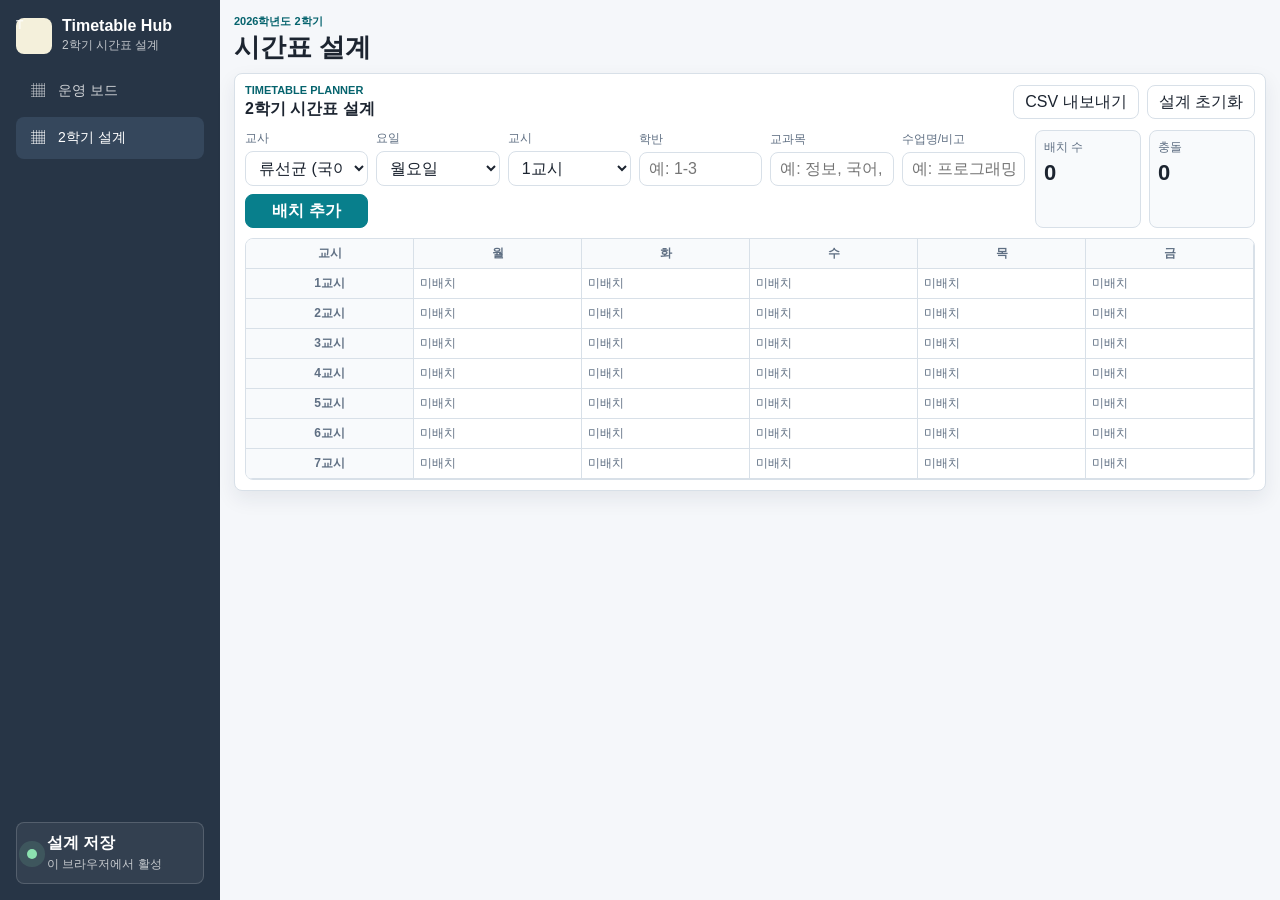
==== planner.html @ 2846e868 "Move planner to separate page" ====
<!doctype html>
<html lang="ko">
  <head>
    <meta charset="utf-8" />
    <meta name="viewport" content="width=device-width, initial-scale=1" />
    <title>2026학년도 2학기 시간표 설계</title>
    <link rel="stylesheet" href="styles.css?v=20260728-18" />
  </head>
  <body class="planner-page">
    <div class="app-shell">
      <aside class="sidebar" aria-label="서비스 메뉴">
        <div class="brand">
          <span class="brand-mark" aria-hidden="true">T</span>
          <div>
            <strong>Timetable Hub</strong>
            <span>2학기 시간표 설계</span>
          </div>
        </div>

        <nav class="nav-list" aria-label="주요 화면">
          <a class="nav-item" href="index.html">
            <span aria-hidden="true">▦</span>
            운영 보드
          </a>
          <a class="nav-item active" href="planner.html">
            <span aria-hidden="true">▦</span>
            2학기 설계
          </a>
        </nav>

        <div class="sync-box">
          <span class="pulse" aria-hidden="true"></span>
          <div>
            <strong>설계 저장</strong>
            <span id="syncStatus">이 브라우저에서 활성</span>
          </div>
        </div>
      </aside>

      <main class="workspace">
        <header class="topbar">
          <div>
            <p class="eyebrow">2026학년도 2학기</p>
            <h1>시간표 설계</h1>
          </div>
        </header>

        <section class="planner-board" aria-labelledby="plannerTitle">
          <div class="section-heading">
            <div>
              <p class="eyebrow">Timetable Planner</p>
              <h2 id="plannerTitle">2학기 시간표 설계</h2>
            </div>
            <div class="planner-actions">
              <button class="ghost-button" id="plannerExportBtn" type="button">CSV 내보내기</button>
              <button class="ghost-button" id="plannerResetBtn" type="button">설계 초기화</button>
            </div>
          </div>

          <div class="planner-layout">
            <form id="plannerForm" class="planner-form">
              <label class="field">
                <span>교사</span>
                <select id="plannerTeacher" required></select>
              </label>
              <label class="field">
                <span>요일</span>
                <select id="plannerDay" required></select>
              </label>
              <label class="field">
                <span>교시</span>
                <select id="plannerPeriod" required></select>
              </label>
              <label class="field">
                <span>학반</span>
                <input id="plannerClass" type="text" placeholder="예: 1-3" required />
              </label>
              <label class="field">
                <span>교과목</span>
                <input id="plannerSubject" type="text" placeholder="예: 정보, 국어, 수학" required />
              </label>
              <label class="field">
                <span>수업명/비고</span>
                <input id="plannerLesson" type="text" placeholder="예: 프로그래밍, 진로, 동아리" />
              </label>
              <button class="primary-button" type="submit">배치 추가</button>
            </form>

            <div class="planner-summary" aria-label="2학기 설계 현황">
              <article>
                <span>배치 수</span>
                <strong id="plannerEntryCount">0</strong>
              </article>
              <article>
                <span>충돌</span>
                <strong id="plannerConflictCount">0</strong>
              </article>
            </div>
          </div>

          <div class="planner-table-wrap">
            <table class="planner-table" id="plannerTable">
              <caption>2학기 시간표 설계표</caption>
              <thead>
                <tr>
                  <th scope="col">교시</th>
                  <th scope="col">월</th>
                  <th scope="col">화</th>
                  <th scope="col">수</th>
                  <th scope="col">목</th>
                  <th scope="col">금</th>
                </tr>
              </thead>
              <tbody></tbody>
            </table>
          </div>
        </section>
      </main>
    </div>

    <script src="timetable-data.js?v=20260728-18"></script>
    <script src="planner.js?v=20260728-18"></script>
  </body>
</html>
---- styles.css ----
:root {
  color-scheme: light;
  --ink: #1c2430;
  --muted: #5f6f83;
  --line: #d8e0e8;
  --surface: #ffffff;
  --soft: #eef3f7;
  --nav: #273546;
  --nav-soft: #35475c;
  --teal: #087f8c;
  --teal-strong: #05636d;
  --gold: #b7791f;
  --green: #28784a;
  --red: #b63b46;
  --blue: #2f62b7;
  --shadow: 0 8px 20px rgba(31, 43, 58, 0.08);
}

* {
  box-sizing: border-box;
}

body {
  margin: 0;
  min-width: 320px;
  background: #f5f7fa;
  color: var(--ink);
  font-family: "Segoe UI", "Malgun Gothic", Arial, sans-serif;
}

button,
input,
select,
textarea {
  font: inherit;
}

button {
  cursor: pointer;
}

a.nav-item {
  text-decoration: none;
}

.app-shell {
  display: grid;
  grid-template-columns: 220px minmax(0, 1fr);
  min-height: 100vh;
}

.sidebar {
  display: flex;
  flex-direction: column;
  gap: 16px;
  background: var(--nav);
  color: #fff;
  padding: 16px;
}

.brand {
  display: flex;
  align-items: center;
  gap: 10px;
}

.brand-mark {
  display: grid;
  width: 36px;
  height: 36px;
  place-items: center;
  border-radius: 8px;
  background: #f4f0db;
  color: var(--nav);
  font-weight: 800;
}

.brand strong,
.brand span,
.sync-box strong,
.sync-box span {
  display: block;
}

.brand span,
.sync-box span {
  color: rgba(255, 255, 255, 0.72);
  font-size: 12px;
  margin-top: 2px;
}

.nav-list {
  display: grid;
  gap: 5px;
}

.nav-item {
  display: flex;
  align-items: center;
  gap: 8px;
  width: 100%;
  border: 0;
  border-radius: 8px;
  background: transparent;
  color: rgba(255, 255, 255, 0.78);
  padding: 9px 10px;
  text-align: left;
  font-size: 14px;
}

.nav-item span {
  display: grid;
  width: 24px;
  height: 24px;
  place-items: center;
}

.nav-item.active,
.nav-item:hover {
  background: var(--nav-soft);
  color: #fff;
}

.sync-box {
  display: flex;
  align-items: center;
  gap: 10px;
  margin-top: auto;
  padding: 10px;
  border: 1px solid rgba(255, 255, 255, 0.16);
  border-radius: 8px;
  background: rgba(255, 255, 255, 0.06);
}

.pulse {
  width: 10px;
  height: 10px;
  border-radius: 50%;
  background: #8ce3b0;
  box-shadow: 0 0 0 8px rgba(140, 227, 176, 0.13);
}

.workspace {
  padding: 14px;
}

.topbar,
.section-heading,
.request-top,
.schedule-controls {
  display: flex;
  align-items: center;
}

.topbar,
.section-heading {
  justify-content: space-between;
  gap: 10px;
}

.topbar {
  margin-bottom: 10px;
}

.topbar h1,
.section-heading h2 {
  margin: 0;
}

.topbar h1 {
  font-size: clamp(20px, 2.2vw, 26px);
  line-height: 1.2;
}

.section-heading h2 {
  font-size: 16px;
}

.section-heading.tight {
  margin-bottom: 10px;
}

.eyebrow {
  margin: 0 0 3px;
  color: var(--teal-strong);
  font-size: 11px;
  font-weight: 800;
  letter-spacing: 0;
  text-transform: uppercase;
}

.schedule-controls {
  align-items: flex-end;
  flex-wrap: wrap;
  justify-content: flex-end;
  gap: 8px;
  margin-bottom: 10px;
}

.schedule-controls .primary-button {
  align-self: flex-end;
}

.primary-button,
.ghost-button,
.segmented button {
  min-height: 34px;
  border-radius: 8px;
  border: 1px solid transparent;
  padding: 0 11px;
}

.primary-button {
  display: inline-flex;
  align-items: center;
  justify-content: center;
  gap: 8px;
  background: var(--teal);
  color: #fff;
  border-color: var(--teal);
  font-weight: 700;
}

.primary-button:hover {
  background: var(--teal-strong);
}

.ghost-button {
  background: #fff;
  border-color: var(--line);
  color: var(--ink);
}

.metrics {
  display: grid;
  grid-template-columns: repeat(4, minmax(0, 1fr));
  gap: 8px;
  margin-bottom: 10px;
}

.metric,
.schedule-panel,
.tool-panel,
.request-board,
.planner-board {
  background: var(--surface);
  border: 1px solid var(--line);
  box-shadow: var(--shadow);
}

.metric {
  min-height: 52px;
  border-radius: 8px;
  padding: 8px 12px;
  cursor: pointer;
  transition: border-color 0.15s ease, box-shadow 0.15s ease, transform 0.15s ease;
}

.metric:hover,
.metric:focus-visible {
  border-color: var(--teal);
  box-shadow: 0 0 0 2px rgba(8, 145, 178, 0.15), var(--shadow);
  outline: none;
}

.metric.empty {
  opacity: 0.72;
}

.metric span,
.field span,
.request-meta {
  color: var(--muted);
  font-size: 12px;
}

.metric strong {
  display: block;
  margin-top: 2px;
  font-size: 22px;
  line-height: 1;
}

.content-grid {
  display: grid;
  grid-template-columns: minmax(0, 1fr) minmax(0, 1fr);
  align-items: start;
  gap: 10px;
}

.schedule-panel,
.tool-panel,
.request-board,
.planner-board {
  border-radius: 8px;
  padding: 10px;
}

.schedule-panel {
  min-width: 0;
  max-width: 100%;
}

.schedule-wrap {
  overflow-x: auto;
  margin-top: 8px;
  max-height: calc(100vh - 150px);
  border: 1px solid var(--line);
  border-radius: 8px;
}

.schedule-table {
  width: auto;
  min-width: 0;
  border-collapse: collapse;
  table-layout: fixed;
  font-size: 12px;
}

.schedule-table caption {
  position: absolute;
  width: 1px;
  height: 1px;
  overflow: hidden;
  clip: rect(0 0 0 0);
}

.schedule-table th,
.schedule-table td {
  border-bottom: 1px solid var(--line);
  padding: 3px;
  text-align: left;
  vertical-align: top;
}

.schedule-table th {
  color: var(--muted);
  font-size: 11px;
  font-weight: 800;
  background: #f8fafc;
}

.schedule-table thead th {
  position: sticky;
  top: 0;
  z-index: 2;
  text-align: center;
}

.schedule-table th:first-child,
.schedule-table td:first-child {
  width: 68px;
  min-width: 68px;
  max-width: 68px;
}

.schedule-table th:not(:first-child),
.schedule-table td:not(:first-child) {
  width: 58px;
  min-width: 58px;
  max-width: 58px;
}

.schedule-table thead th:first-child {
  text-align: left;
}

.schedule-table th:first-child {
  left: 0;
  position: sticky;
  z-index: 3;
}

.schedule-table tbody th:first-child {
  background: #fff;
  left: 0;
  position: sticky;
  z-index: 1;
}

.teacher-cell strong,
.lesson strong {
  display: block;
}

.teacher-cell span,
.lesson span {
  display: block;
  color: var(--muted);
  font-size: 10px;
  margin-top: 1px;
}

.teacher-cell strong {
  font-size: 11px;
  line-height: 1.15;
}

.lesson {
  align-items: center;
  display: flex;
  justify-content: center;
  min-height: 28px;
  border-left: 3px solid var(--blue);
  border-radius: 4px;
  background: #dbeafe;
  box-shadow: inset 0 0 0 1px #b9cdf8;
  color: #073b7a;
  padding: 3px;
  line-height: 1.1;
  text-align: center;
  overflow: hidden;
  white-space: nowrap;
  cursor: pointer;
  transition: box-shadow 0.15s ease, transform 0.15s ease;
}

.lesson:hover,
.lesson:focus-visible {
  box-shadow: inset 0 0 0 1px currentColor, 0 0 0 2px rgba(8, 145, 178, 0.18);
  outline: none;
}

.lesson.selected-from {
  box-shadow: inset 0 0 0 2px #2563eb, 0 0 0 2px rgba(37, 99, 235, 0.18);
}

.lesson.selected-to {
  box-shadow: inset 0 0 0 2px #d97706, 0 0 0 2px rgba(217, 119, 6, 0.2);
}

.lesson strong {
  display: inline;
  font-weight: 900;
  overflow: hidden;
  text-overflow: ellipsis;
  white-space: nowrap;
}

.lesson span {
  display: none;
}

.lesson.open {
  border-left-color: #14804a;
  background: #dcfce7;
  box-shadow: inset 0 0 0 1px #9ee6b7;
  color: #065f32;
}

.lesson.conflict {
  border-left-color: var(--red);
  background: #ffe4e6;
  box-shadow: inset 0 0 0 1px #f5a8af;
  color: #9f1239;
}

.lesson.changed {
  border-left-color: #b7791f;
  background: #fef3c7;
  box-shadow: inset 0 0 0 1px #f2ce76;
  color: #7c4a03;
}

.right-rail {
  display: grid;
  grid-template-columns: 1fr;
  align-content: start;
  gap: 10px;
  min-width: 0;
}

.form-grid {
  display: grid;
  grid-template-columns: 1fr 1fr;
  gap: 8px;
}

.field {
  display: grid;
  gap: 4px;
}

.field.full {
  grid-column: 1 / -1;
}

.form-section {
  border-top: 1px solid var(--line);
  color: var(--teal-strong);
  font-size: 12px;
  padding-top: 8px;
}

.form-section:first-child {
  border-top: 0;
  padding-top: 0;
}

.form-section strong {
  display: block;
}

.lesson-preview {
  border-left: 4px solid var(--blue);
  border-radius: 8px;
  padding: 9px 11px;
  background: #dbeafe;
  box-shadow: inset 0 0 0 1px #b9cdf8;
  color: #073b7a;
}

.lesson-preview.open {
  border-left-color: #14804a;
  background: #dcfce7;
  box-shadow: inset 0 0 0 1px #9ee6b7;
  color: #065f32;
}

.lesson-preview strong,
.lesson-preview span {
  display: block;
}

.lesson-preview strong {
  font-size: 15px;
  font-weight: 900;
}

.lesson-preview span {
  color: currentColor;
  font-size: 12px;
  opacity: 0.72;
  margin-top: 3px;
}

.field.compact {
  min-width: 140px;
}

.field input,
.field select,
.field textarea {
  width: 100%;
  border: 1px solid var(--line);
  border-radius: 8px;
  background: #fff;
  color: var(--ink);
  padding: 7px 9px;
}

.field textarea {
  resize: vertical;
}

.segmented {
  display: inline-flex;
  gap: 3px;
  padding: 3px;
  border: 1px solid var(--line);
  border-radius: 8px;
  background: #f8fafc;
}

.segmented button {
  min-height: 28px;
  background: transparent;
  color: var(--muted);
  font-size: 12px;
}

.segmented button.active {
  background: #fff;
  color: var(--ink);
  box-shadow: 0 2px 8px rgba(31, 43, 58, 0.1);
}

.activity-list {
  display: grid;
  gap: 7px;
  margin: 0;
  padding: 0;
  list-style: none;
}

.activity-list li {
  border-left: 3px solid var(--teal);
  padding: 2px 0 2px 10px;
}

.activity-list strong,
.activity-list span {
  display: block;
}

.activity-list span {
  color: var(--muted);
  font-size: 12px;
  margin-top: 4px;
}

.request-board {
  margin-top: 10px;
}

.planner-board {
  margin-top: 10px;
}

.ops-page .planner-board {
  display: none;
}

.planner-page .planner-board {
  margin-top: 0;
}

.planner-page .workspace {
  max-width: 1500px;
}

.planner-actions {
  display: flex;
  gap: 8px;
  flex-wrap: wrap;
}

.planner-layout {
  display: grid;
  grid-template-columns: minmax(0, 1fr) 220px;
  gap: 10px;
  margin-top: 10px;
}

.planner-form {
  display: grid;
  grid-template-columns: repeat(6, minmax(0, 1fr));
  gap: 8px;
  align-items: end;
}

.planner-summary {
  display: grid;
  grid-template-columns: 1fr 1fr;
  gap: 8px;
}

.planner-summary article {
  border: 1px solid var(--line);
  border-radius: 8px;
  padding: 8px;
  background: #f8fafc;
}

.planner-summary span,
.planner-summary strong {
  display: block;
}

.planner-summary span {
  color: var(--muted);
  font-size: 12px;
}

.planner-summary strong {
  margin-top: 4px;
  font-size: 22px;
}

.planner-table-wrap {
  overflow-x: auto;
  margin-top: 10px;
  border: 1px solid var(--line);
  border-radius: 8px;
}

.planner-table {
  width: 100%;
  min-width: 760px;
  border-collapse: collapse;
  table-layout: fixed;
  font-size: 12px;
}

.planner-table caption {
  position: absolute;
  width: 1px;
  height: 1px;
  overflow: hidden;
  clip: rect(0 0 0 0);
}

.planner-table th,
.planner-table td {
  border-bottom: 1px solid var(--line);
  border-right: 1px solid var(--line);
  padding: 6px;
  vertical-align: top;
}

.planner-table th {
  background: #f8fafc;
  color: var(--muted);
  font-weight: 800;
}

.planner-empty {
  color: var(--muted);
  font-size: 12px;
}

.planner-assignment {
  display: grid;
  gap: 3px;
  border-left: 3px solid var(--teal);
  border-radius: 6px;
  background: #ecfeff;
  padding: 6px;
  margin-bottom: 5px;
}

.planner-assignment.conflict {
  border-left-color: var(--red);
  background: #ffe4e6;
}

.planner-assignment strong,
.planner-assignment span {
  display: block;
}

.planner-assignment span {
  color: var(--muted);
  font-size: 11px;
}

.planner-assignment button {
  justify-self: start;
  min-height: 24px;
  border: 1px solid var(--line);
  border-radius: 6px;
  background: #fff;
  padding: 0 8px;
  font-size: 11px;
}

.request-columns {
  display: grid;
  grid-template-columns: repeat(3, minmax(0, 1fr));
  gap: 10px;
  margin-top: 10px;
}

.request-column {
  min-height: 120px;
  border: 1px dashed var(--line);
  border-radius: 8px;
  padding: 8px;
  background: #f8fafc;
}

.focus-flash {
  animation: focusFlash 1.4s ease;
}

@keyframes focusFlash {
  0% {
    box-shadow: 0 0 0 0 rgba(8, 145, 178, 0.45);
  }
  45% {
    box-shadow: 0 0 0 5px rgba(8, 145, 178, 0.18);
  }
  100% {
    box-shadow: none;
  }
}

.request-column h3 {
  margin: 0 0 10px;
  font-size: 15px;
}

.request-card {
  display: grid;
  gap: 6px;
  border: 1px solid var(--line);
  border-radius: 8px;
  background: #fff;
  padding: 8px;
  margin-bottom: 8px;
}

.request-top {
  justify-content: space-between;
  gap: 8px;
}

.request-top span {
  border-radius: 999px;
  background: var(--soft);
  color: var(--muted);
  font-size: 12px;
  padding: 4px 8px;
  white-space: nowrap;
}

.request-card p {
  margin: 0;
  color: var(--ink);
  font-size: 14px;
}

.request-actions {
  display: flex;
  gap: 8px;
  flex-wrap: wrap;
}

.request-actions button {
  min-height: 34px;
  border: 1px solid var(--line);
  border-radius: 8px;
  background: #fff;
  padding: 0 10px;
}

.request-actions .approve {
  border-color: #b8dcc7;
  color: var(--green);
}

.request-actions .reject {
  border-color: #ecc2c7;
  color: var(--red);
}

.request-actions .print {
  border-color: #bfdbfe;
  color: var(--blue);
}

@media (max-width: 1120px) {
  .app-shell {
    grid-template-columns: 1fr;
  }

  .sidebar {
    position: sticky;
    top: 0;
    z-index: 2;
    display: grid;
    grid-template-columns: 1fr;
  }

  .nav-list {
    grid-template-columns: repeat(4, minmax(0, 1fr));
  }

  .sync-box {
    display: none;
  }

  .content-grid {
    grid-template-columns: 1fr;
  }

  .planner-layout {
    grid-template-columns: 1fr;
  }

  .planner-form {
    grid-template-columns: repeat(3, minmax(0, 1fr));
  }

  .schedule-panel {
    width: 100%;
  }
}

@media (max-width: 760px) {
  .workspace,
  .sidebar {
    padding: 16px;
  }

  .topbar,
  .section-heading {
    align-items: stretch;
    flex-direction: column;
  }

  .schedule-controls {
    justify-content: stretch;
  }

  .schedule-controls > *,
  .primary-button {
    width: 100%;
  }

  .metrics,
  .request-columns,
  .nav-list {
    grid-template-columns: 1fr;
  }

  .form-grid {
    grid-template-columns: 1fr;
  }

  .planner-form {
    grid-template-columns: 1fr;
  }

  .field.half {
    grid-column: 1 / -1;
  }
}
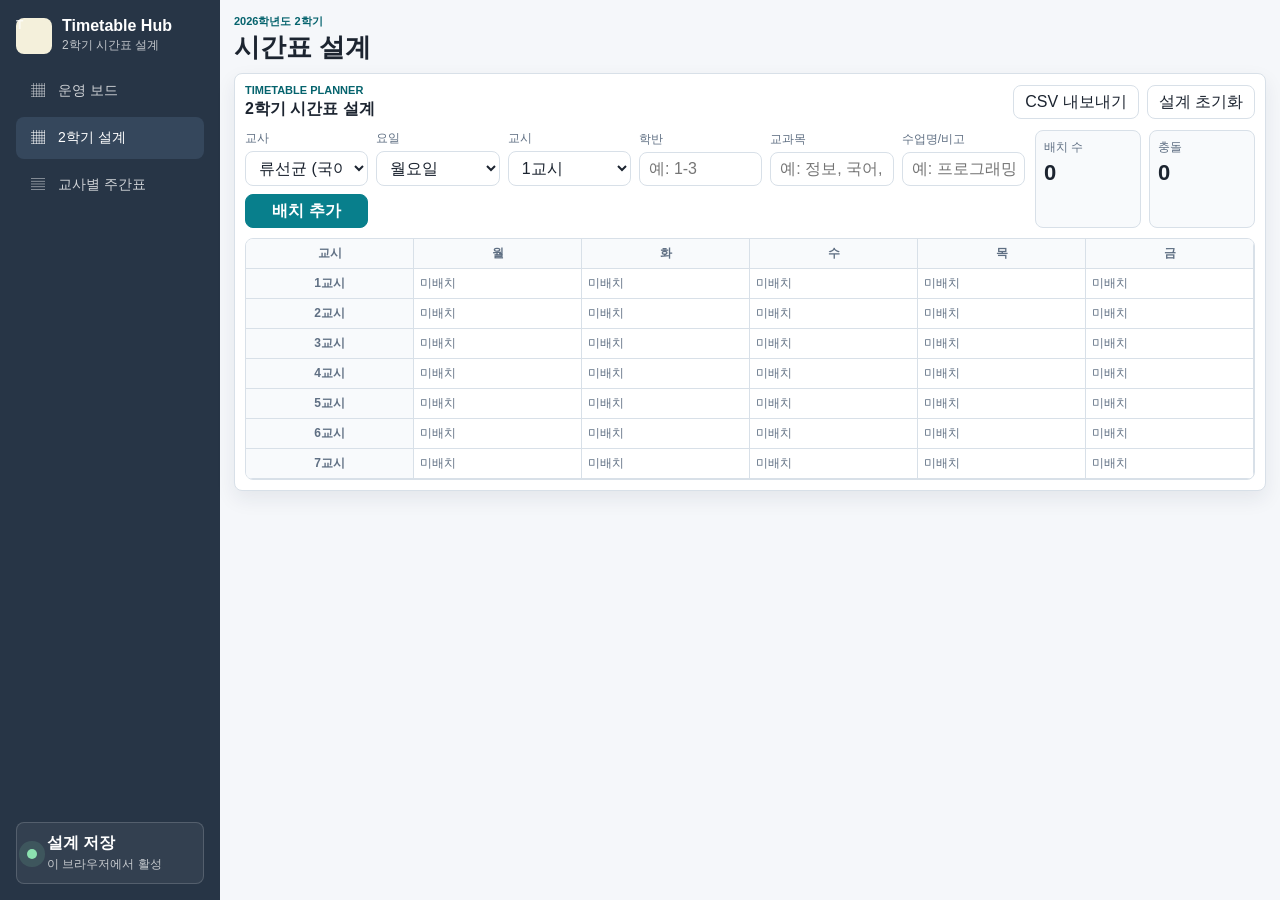
==== commit cd625d86: "Add teacher weekly timetable view" ====
--- a/planner.html
+++ b/planner.html
@@ -4,7 +4,7 @@
     <meta charset="utf-8" />
     <meta name="viewport" content="width=device-width, initial-scale=1" />
     <title>2026학년도 2학기 시간표 설계</title>
-    <link rel="stylesheet" href="styles.css?v=20260728-18" />
+    <link rel="stylesheet" href="styles.css?v=20260702-01" />
   </head>
   <body class="planner-page">
     <div class="app-shell">
@@ -25,6 +25,10 @@
           <a class="nav-item active" href="planner.html">
             <span aria-hidden="true">▦</span>
             2학기 설계
+          </a>
+          <a class="nav-item" href="weekly.html">
+            <span aria-hidden="true">▤</span>
+            교사별 주간표
           </a>
         </nav>
 
@@ -118,7 +122,7 @@
       </main>
     </div>
 
-    <script src="timetable-data.js?v=20260728-18"></script>
-    <script src="planner.js?v=20260728-18"></script>
+    <script src="timetable-data.js?v=20260702-01"></script>
+    <script src="planner.js?v=20260702-01"></script>
   </body>
 </html>
--- a/styles.css
+++ b/styles.css
@@ -619,6 +619,22 @@
   max-width: 1500px;
 }
 
+.weekly-page .workspace {
+  max-width: 1600px;
+}
+
+.weekly-topbar {
+  align-items: end;
+}
+
+.weekly-tools {
+  display: grid;
+  grid-template-columns: minmax(180px, 1fr) minmax(180px, 1fr) auto;
+  gap: 8px;
+  align-items: end;
+  min-width: min(100%, 620px);
+}
+
 .planner-actions {
   display: flex;
   gap: 8px;
@@ -744,6 +760,156 @@
   font-size: 11px;
 }
 
+.weekly-summary {
+  display: grid;
+  grid-template-columns: repeat(3, minmax(0, 1fr));
+  gap: 10px;
+  margin-bottom: 10px;
+}
+
+.weekly-summary article,
+.weekly-board {
+  border: 1px solid var(--line);
+  border-radius: 8px;
+  background: var(--surface);
+  box-shadow: var(--shadow);
+}
+
+.weekly-summary article {
+  padding: 12px;
+}
+
+.weekly-summary span,
+.weekly-summary strong {
+  display: block;
+}
+
+.weekly-summary span {
+  color: var(--muted);
+  font-size: 13px;
+}
+
+.weekly-summary strong {
+  margin-top: 4px;
+  font-size: 24px;
+}
+
+.weekly-board {
+  padding: 10px;
+}
+
+.weekly-grid {
+  display: grid;
+  grid-template-columns: repeat(auto-fit, minmax(430px, 1fr));
+  gap: 10px;
+  margin-top: 10px;
+}
+
+.teacher-week-card {
+  border: 1px solid var(--line);
+  border-radius: 8px;
+  overflow: hidden;
+  background: #fff;
+}
+
+.teacher-week-header {
+  display: flex;
+  justify-content: space-between;
+  gap: 8px;
+  align-items: center;
+  padding: 8px 10px;
+  border-bottom: 1px solid var(--line);
+  background: #f8fafc;
+}
+
+.teacher-week-header strong,
+.teacher-week-header span {
+  display: block;
+}
+
+.teacher-week-header span {
+  color: var(--muted);
+  font-size: 12px;
+}
+
+.teacher-week-table {
+  width: 100%;
+  border-collapse: collapse;
+  table-layout: fixed;
+  font-size: 11px;
+}
+
+.teacher-week-table th,
+.teacher-week-table td {
+  border-right: 1px solid var(--line);
+  border-bottom: 1px solid var(--line);
+  padding: 4px;
+  vertical-align: top;
+}
+
+.teacher-week-table th {
+  width: 46px;
+  background: #f8fafc;
+  color: var(--muted);
+  font-weight: 800;
+  text-align: center;
+}
+
+.teacher-week-table thead th {
+  height: 28px;
+}
+
+.teacher-week-table td {
+  height: 54px;
+  background: #fdfefe;
+}
+
+.teacher-free {
+  display: block;
+  color: #15803d;
+  border-radius: 5px;
+  background: #dcfce7;
+  padding: 4px;
+  text-align: center;
+  font-weight: 800;
+}
+
+.teacher-slot {
+  display: grid;
+  gap: 2px;
+  min-height: 42px;
+  border-left: 3px solid #2563eb;
+  border-radius: 5px;
+  background: #dbeafe;
+  padding: 5px;
+}
+
+.teacher-slot.conflict {
+  border-left-color: var(--red);
+  background: #ffe4e6;
+}
+
+.teacher-slot strong,
+.teacher-slot span {
+  display: block;
+}
+
+.teacher-slot strong {
+  color: #082f49;
+  font-size: 11px;
+}
+
+.teacher-slot span {
+  color: var(--muted);
+  font-size: 10px;
+}
+
+.weekly-empty {
+  margin: 16px 0 6px;
+  color: var(--muted);
+  text-align: center;
+}
+
 .request-columns {
   display: grid;
   grid-template-columns: repeat(3, minmax(0, 1fr));
@@ -872,6 +1038,10 @@
     grid-template-columns: repeat(3, minmax(0, 1fr));
   }
 
+  .weekly-tools {
+    min-width: 0;
+  }
+
   .schedule-panel {
     width: 100%;
   }
@@ -912,7 +1082,50 @@
     grid-template-columns: 1fr;
   }
 
+  .weekly-tools,
+  .weekly-summary {
+    grid-template-columns: 1fr;
+  }
+
+  .weekly-grid {
+    grid-template-columns: 1fr;
+  }
+
+  .teacher-week-card {
+    overflow-x: auto;
+  }
+
+  .teacher-week-table {
+    min-width: 520px;
+  }
+
   .field.half {
     grid-column: 1 / -1;
   }
 }
+
+@media print {
+  .weekly-page .sidebar,
+  .weekly-tools,
+  .weekly-board .section-heading a {
+    display: none;
+  }
+
+  .weekly-page .app-shell {
+    display: block;
+  }
+
+  .weekly-page .workspace {
+    padding: 0;
+    max-width: none;
+  }
+
+  .weekly-grid {
+    grid-template-columns: 1fr;
+  }
+
+  .teacher-week-card {
+    break-inside: avoid;
+    box-shadow: none;
+  }
+}
